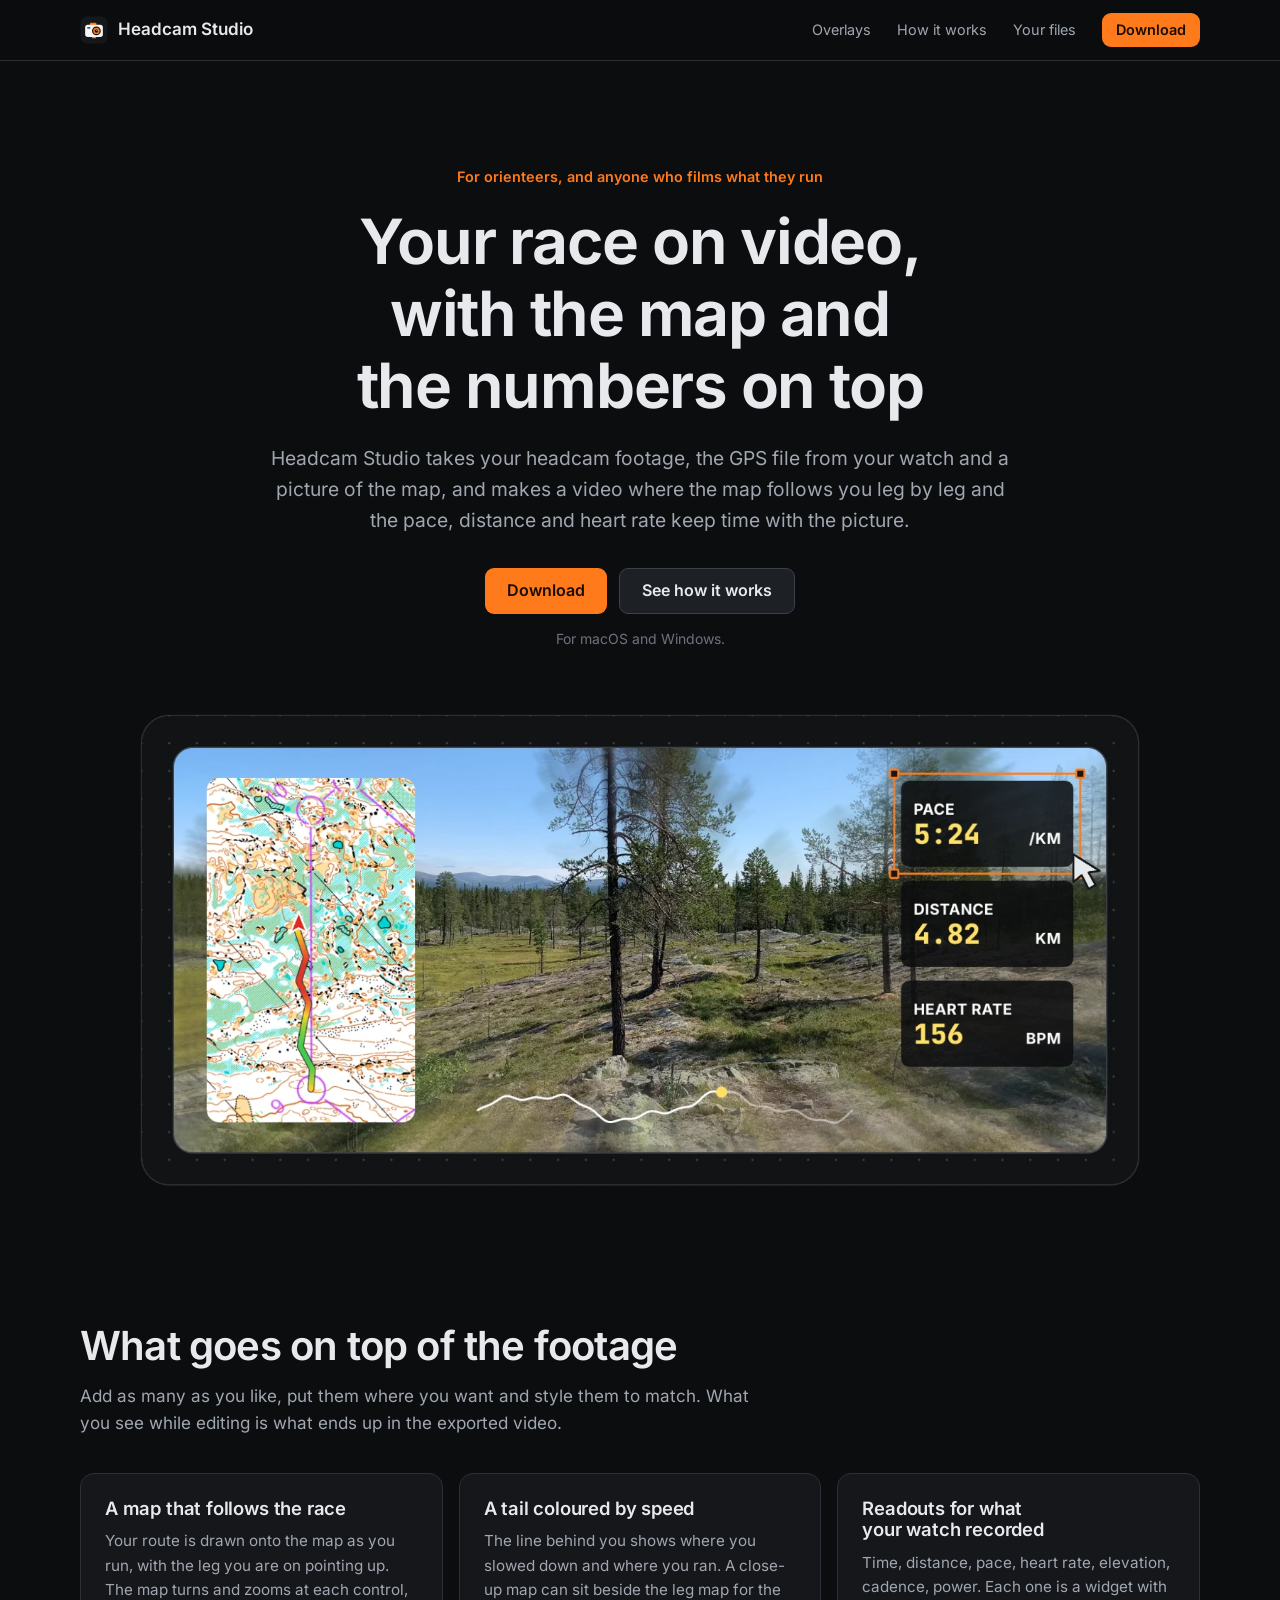
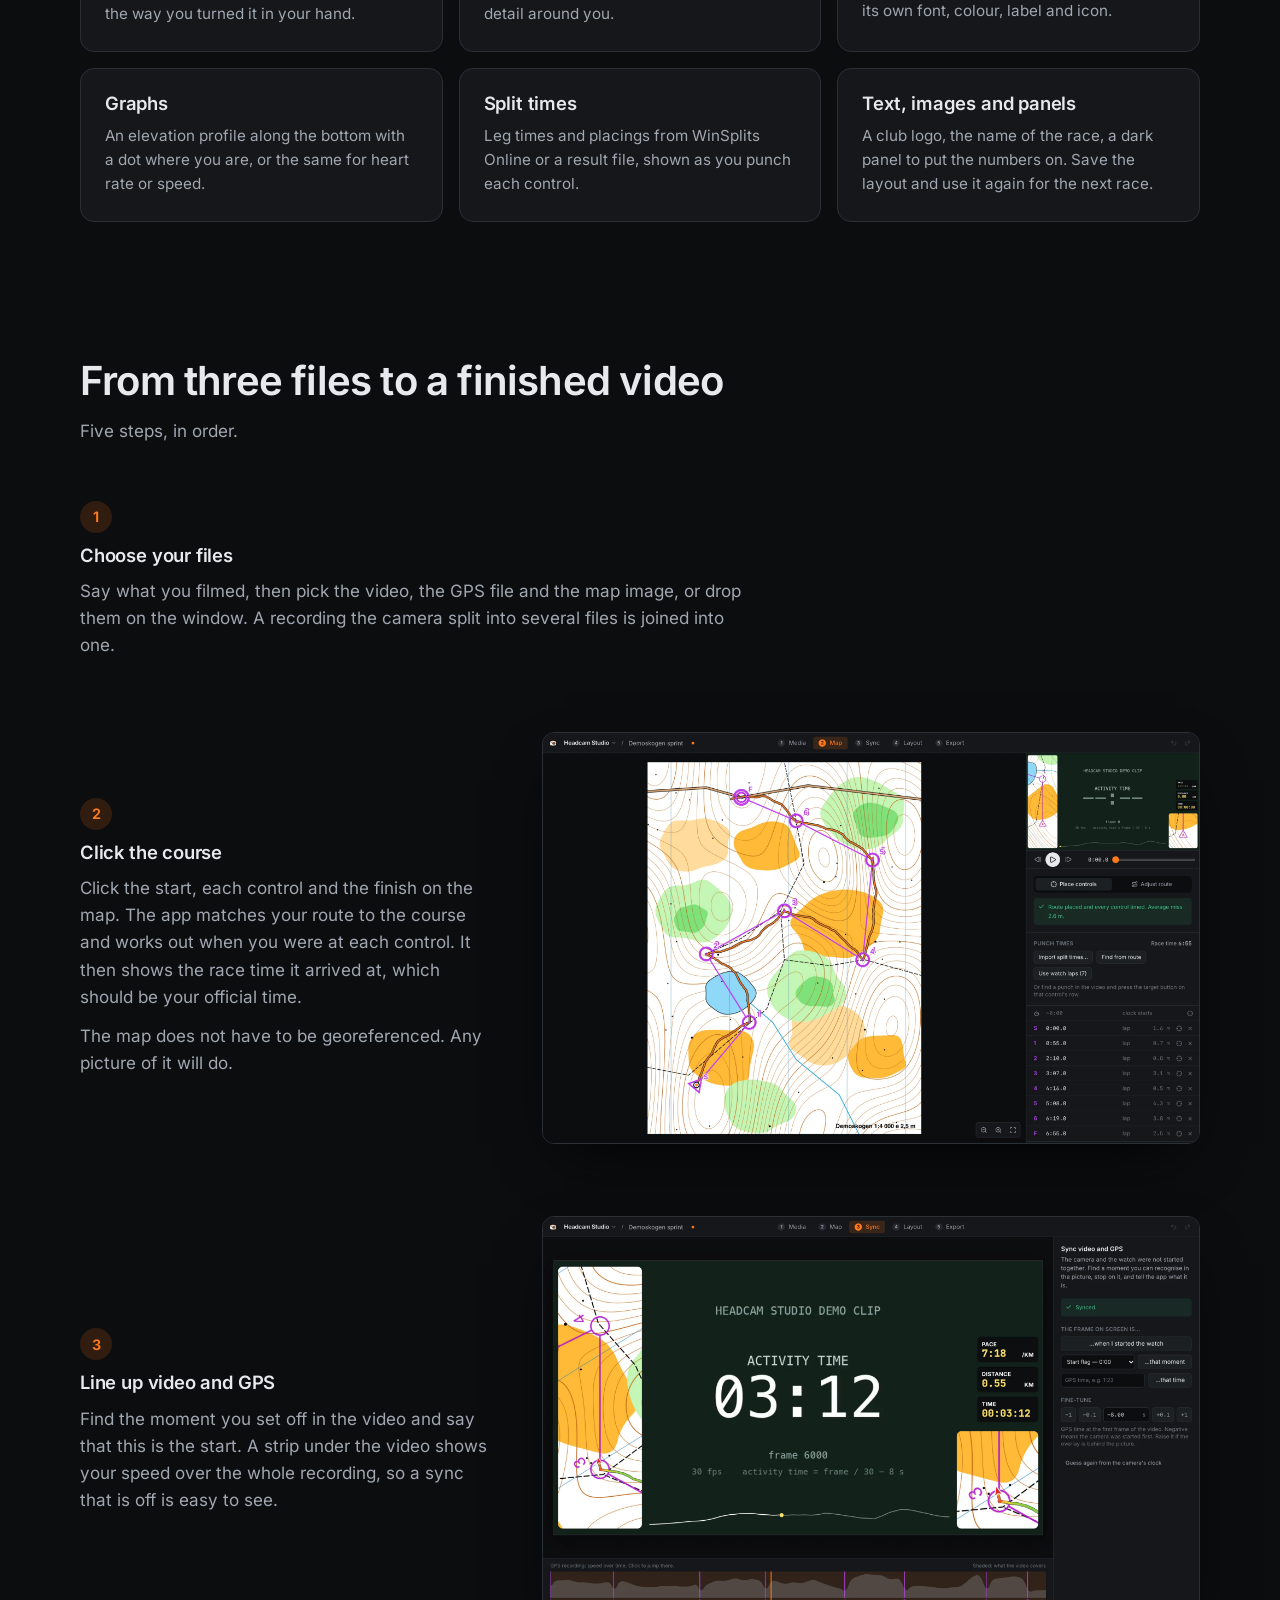
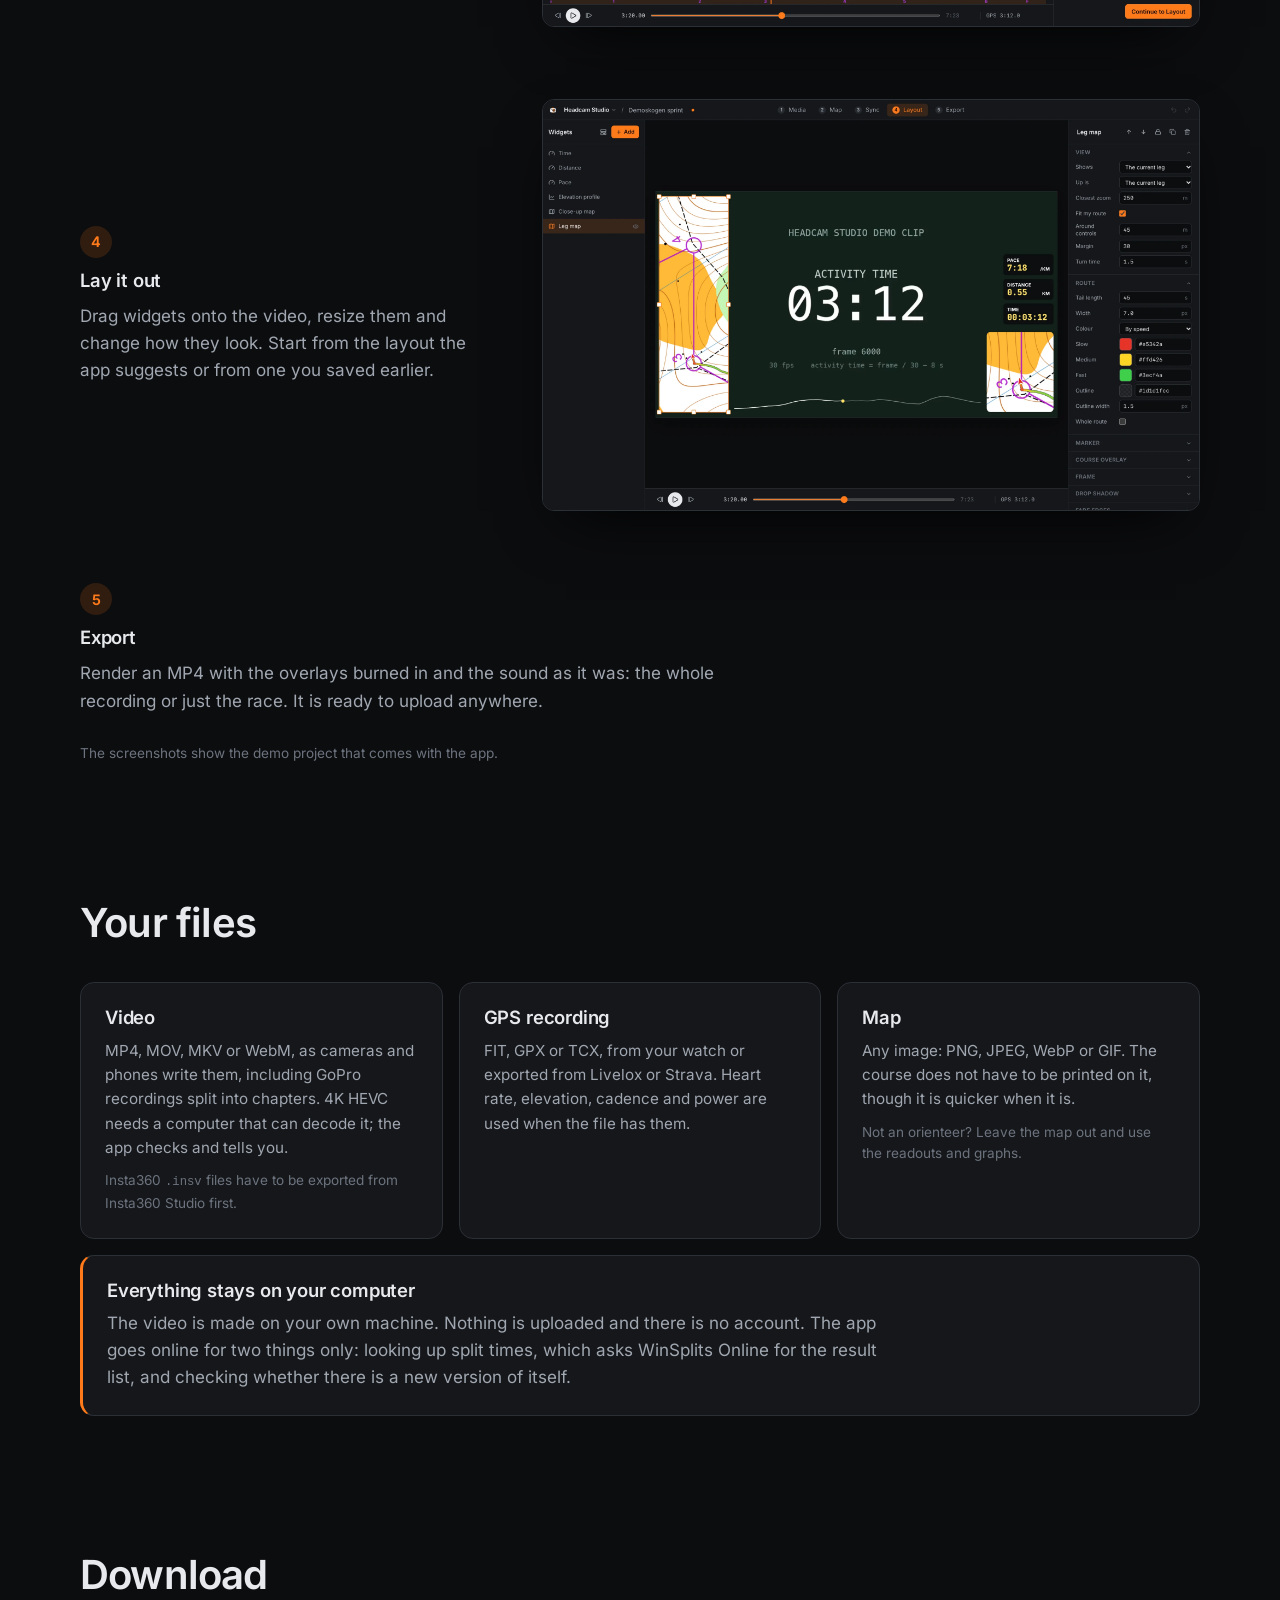
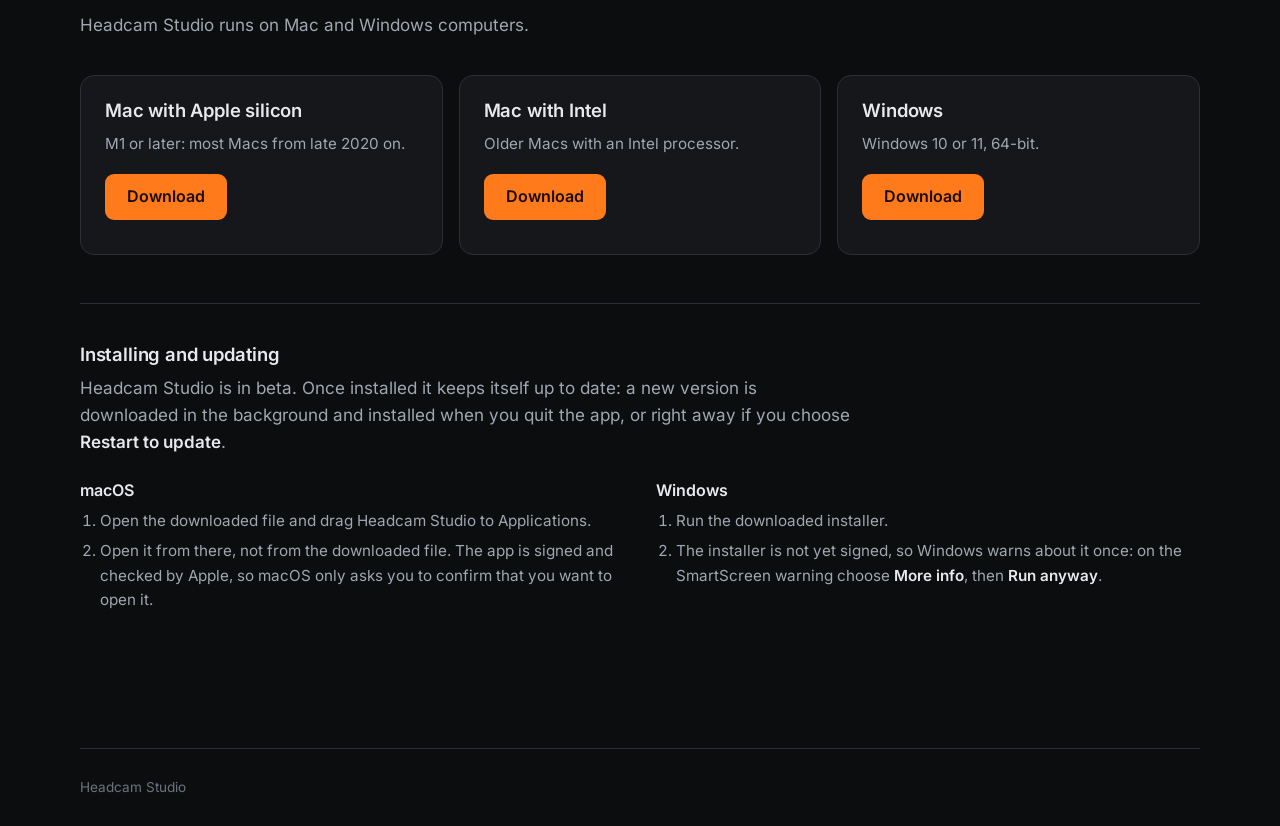
==== index.html @ ed4e1c4e "Add the landing page Co-Authored-By: Claude Opus 5.5 <noreply@anthropic.com>" ====
<!doctype html>
<html lang="en">
  <head>
    <meta charset="utf-8" />
    <meta name="viewport" content="width=device-width, initial-scale=1" />
    <title>Headcam Studio — your race on video, with the map and the numbers</title>
    <meta
      name="description"
      content="Headcam Studio turns headcam footage, a GPS recording and an orienteering map into a video with synced overlays: a map that follows the race leg by leg, pace, distance, heart rate and more. For macOS and Windows."
    />
    <meta property="og:title" content="Headcam Studio" />
    <meta
      property="og:description"
      content="Your headcam footage with the map, the route and the numbers on top. For macOS and Windows."
    />
    <meta property="og:type" content="website" />
    <meta property="og:image" content="assets/og.jpg" />
    <meta name="twitter:card" content="summary_large_image" />
    <meta name="theme-color" content="#0c0d0f" />
    <link rel="icon" href="assets/logo.svg" type="image/svg+xml" />
    <link rel="apple-touch-icon" href="assets/icon-180.png" />
    <link rel="preload" href="assets/inter.woff2" as="font" type="font/woff2" crossorigin />
    <link rel="stylesheet" href="styles.css" />
    <script src="main.js" defer></script>
  </head>
  <body>
    <header class="nav">
      <div class="wrap nav-inner">
        <a class="brand" href="#top">
          <img src="assets/logo.svg" alt="" width="28" height="28" />
          <span>Headcam Studio</span>
        </a>
        <nav aria-label="Sections">
          <a href="#overlays">Overlays</a>
          <a href="#how">How it works</a>
          <a href="#files">Your files</a>
          <a class="button small" href="#download">Download</a>
        </nav>
      </div>
    </header>

    <main id="top">
      <section class="hero wrap">
        <p class="eyebrow">For orienteers, and anyone who films what they run</p>
        <h1>Your race on video, with the map and the numbers on top</h1>
        <p class="lead">
          Headcam Studio takes your headcam footage, the GPS file from your watch and a picture of
          the map, and makes a video where the map follows you leg by leg and the pace, distance and
          heart rate keep time with the picture.
        </p>
        <div class="actions">
          <a class="button" id="hero-download" href="#download">Download</a>
          <a class="button ghost" href="#how">See how it works</a>
        </div>
        <p class="note" id="hero-note">For macOS and Windows.</p>
        <img
          class="hero-shot"
          src="assets/hero.webp"
          width="1408"
          height="666"
          alt="A headcam view of rocky forest with an orienteering map, pace, distance, heart rate and an elevation line laid over it"
        />
      </section>

      <section id="overlays" class="wrap section">
        <h2>What goes on top of the footage</h2>
        <p class="section-lead">
          Add as many as you like, put them where you want and style them to match. What you see
          while editing is what ends up in the exported video.
        </p>
        <div class="grid">
          <article class="card">
            <h3>A map that follows the race</h3>
            <p>
              Your route is drawn onto the map as you run, with the leg you are on pointing up. The
              map turns and zooms at each control, the way you turned it in your hand.
            </p>
          </article>
          <article class="card">
            <h3>A tail coloured by speed</h3>
            <p>
              The line behind you shows where you slowed down and where you ran. A close-up map can
              sit beside the leg map for the detail around you.
            </p>
          </article>
          <article class="card">
            <h3>Readouts for what your watch recorded</h3>
            <p>
              Time, distance, pace, heart rate, elevation, cadence, power. Each one is a widget with
              its own font, colour, label and icon.
            </p>
          </article>
          <article class="card">
            <h3>Graphs</h3>
            <p>
              An elevation profile along the bottom with a dot where you are, or the same for heart
              rate or speed.
            </p>
          </article>
          <article class="card">
            <h3>Split times</h3>
            <p>
              Leg times and placings from WinSplits Online or a result file, shown as you punch each
              control.
            </p>
          </article>
          <article class="card">
            <h3>Text, images and panels</h3>
            <p>
              A club logo, the name of the race, a dark panel to put the numbers on. Save the layout
              and use it again for the next race.
            </p>
          </article>
        </div>
      </section>

      <section id="how" class="wrap section">
        <h2>From three files to a finished video</h2>
        <p class="section-lead">Five steps, in order.</p>

        <ol class="steps">
          <li class="step text-only">
            <div class="step-text">
              <span class="step-number">1</span>
              <h3>Choose your files</h3>
              <p>
                Say what you filmed, then pick the video, the GPS file and the map image, or drop
                them on the window. A recording the camera split into several files is joined into
                one.
              </p>
            </div>
          </li>
          <li class="step">
            <div class="step-text">
              <span class="step-number">2</span>
              <h3>Click the course</h3>
              <p>
                Click the start, each control and the finish on the map. The app matches your route
                to the course and works out when you were at each control. It then shows the race
                time it arrived at, which should be your official time.
              </p>
              <p>The map does not have to be georeferenced. Any picture of it will do.</p>
            </div>
            <img
              src="assets/step-map.webp"
              width="2400"
              height="1500"
              loading="lazy"
              alt="The Map step: an orienteering map with the course clicked in and the route laid over it"
            />
          </li>
          <li class="step">
            <div class="step-text">
              <span class="step-number">3</span>
              <h3>Line up video and GPS</h3>
              <p>
                Find the moment you set off in the video and say that this is the start. A strip
                under the video shows your speed over the whole recording, so a sync that is off is
                easy to see.
              </p>
            </div>
            <img
              src="assets/step-sync.webp"
              width="2400"
              height="1500"
              loading="lazy"
              alt="The Sync step: the video with overlays, and a strip showing speed over the whole recording"
            />
          </li>
          <li class="step">
            <div class="step-text">
              <span class="step-number">4</span>
              <h3>Lay it out</h3>
              <p>
                Drag widgets onto the video, resize them and change how they look. Start from the
                layout the app suggests or from one you saved earlier.
              </p>
            </div>
            <img
              src="assets/step-layout.webp"
              width="2400"
              height="1500"
              loading="lazy"
              alt="The Layout step: a leg map selected on the video, with its settings in a panel on the right"
            />
          </li>
          <li class="step text-only">
            <div class="step-text">
              <span class="step-number">5</span>
              <h3>Export</h3>
              <p>
                Render an MP4 with the overlays burned in and the sound as it was: the whole
                recording or just the race. It is ready to upload anywhere.
              </p>
            </div>
          </li>
        </ol>
        <p class="caption">The screenshots show the demo project that comes with the app.</p>
      </section>

      <section id="files" class="wrap section">
        <h2>Your files</h2>
        <div class="grid">
          <article class="card">
            <h3>Video</h3>
            <p>
              MP4, MOV, MKV or WebM, as cameras and phones write them, including GoPro recordings
              split into chapters. 4K HEVC needs a computer that can decode it; the app checks and
              tells you.
            </p>
            <p class="fine">
              Insta360 <code>.insv</code> files have to be exported from Insta360 Studio first.
            </p>
          </article>
          <article class="card">
            <h3>GPS recording</h3>
            <p>
              FIT, GPX or TCX, from your watch or exported from Livelox or Strava. Heart rate,
              elevation, cadence and power are used when the file has them.
            </p>
          </article>
          <article class="card">
            <h3>Map</h3>
            <p>
              Any image: PNG, JPEG, WebP or GIF. The course does not have to be printed on it,
              though it is quicker when it is.
            </p>
            <p class="fine">Not an orienteer? Leave the map out and use the readouts and graphs.</p>
          </article>
        </div>
        <div class="callout">
          <h3>Everything stays on your computer</h3>
          <p>
            The video is made on your own machine. Nothing is uploaded and there is no account.
            The app goes online for two things only: looking up split times, which asks WinSplits
            Online for the result list, and checking whether there is a new version of itself.
          </p>
        </div>
      </section>

      <section id="download" class="wrap section">
        <h2>Download</h2>
        <p class="section-lead" id="download-lead">Headcam Studio runs on Mac and Windows computers.</p>

        <div class="grid downloads" id="downloads">
          <article class="card download" data-platform="mac-arm64">
            <h3>Mac with Apple silicon</h3>
            <p>M1 or later: most Macs from late 2020 on.</p>
            <a class="button" href="https://github.com/ludvigeriksson/headcam-studio-releases/releases/latest">Download</a>
            <p class="fine size"></p>
          </article>
          <article class="card download" data-platform="mac-x64">
            <h3>Mac with Intel</h3>
            <p>Older Macs with an Intel processor.</p>
            <a class="button" href="https://github.com/ludvigeriksson/headcam-studio-releases/releases/latest">Download</a>
            <p class="fine size"></p>
          </article>
          <article class="card download" data-platform="win-x64">
            <h3>Windows</h3>
            <p>Windows 10 or 11, 64-bit.</p>
            <a class="button" href="https://github.com/ludvigeriksson/headcam-studio-releases/releases/latest">Download</a>
            <p class="fine size"></p>
          </article>
        </div>
        <p class="note" id="which-mac" hidden>
          Not sure which Mac you have? Choose the Apple menu → About This Mac and look for “Chip”
          (Apple silicon) or “Processor” (Intel).
        </p>

        <div class="first-run">
          <h3>Installing and updating</h3>
          <p>
            Headcam Studio is in beta. Once installed it keeps itself up to date: a new version is
            downloaded in the background and installed when you quit the app, or right away if you
            choose <b>Restart to update</b>.
          </p>
          <div class="grid two">
            <div>
              <h4>macOS</h4>
              <ol>
                <li>Open the downloaded file and drag Headcam Studio to Applications.</li>
                <li>
                  Open it from there, not from the downloaded file. The app is signed and checked
                  by Apple, so macOS only asks you to confirm that you want to open it.
                </li>
              </ol>
            </div>
            <div>
              <h4>Windows</h4>
              <ol>
                <li>Run the downloaded installer.</li>
                <li>
                  The installer is not yet signed, so Windows warns about it once: on the
                  SmartScreen warning choose <b>More info</b>, then <b>Run anyway</b>.
                </li>
              </ol>
            </div>
          </div>
        </div>
      </section>
    </main>

    <footer class="wrap footer">
      <span>Headcam Studio</span>
      <span id="footer-version"></span>
    </footer>
  </body>
</html>
---- styles.css ----
/* Colours and type follow the app (src/index.css there). */
@font-face {
  font-family: "Inter Variable";
  font-style: normal;
  font-weight: 100 900;
  font-display: swap;
  src: url("assets/inter.woff2") format("woff2-variations");
}

:root {
  --canvas: #0c0d0f;
  --panel: #15171a;
  --raised: #1d2024;
  --hover: #262a30;
  --line: #2b2f36;
  --line-strong: #3b414a;
  --ink: #e7e9ec;
  --ink-muted: #a0a7b1;
  --ink-faint: #6c737e;
  --accent: #ff7a1a;
  --accent-hover: #ff9140;
  --accent-ink: #1a0d02;
  --accent-soft: #ff7a1a26;
  color-scheme: dark;
}

* {
  box-sizing: border-box;
}

html {
  scroll-behavior: smooth;
  scroll-padding-top: 76px;
}

body {
  margin: 0;
  background: var(--canvas);
  color: var(--ink);
  font-family: "Inter Variable", ui-sans-serif, system-ui, sans-serif;
  font-size: 17px;
  line-height: 1.6;
  -webkit-font-smoothing: antialiased;
}

img {
  display: block;
  max-width: 100%;
  height: auto;
}

a {
  color: inherit;
}

:focus-visible {
  outline: 2px solid var(--accent);
  outline-offset: 2px;
}

h1,
h2,
h3,
h4 {
  margin: 0;
  line-height: 1.15;
  letter-spacing: -0.02em;
  text-wrap: balance;
}

h1 {
  font-size: clamp(2.2rem, 5.6vw, 3.9rem);
  font-weight: 650;
  max-width: 17ch;
}

h2 {
  font-size: clamp(1.7rem, 3.6vw, 2.5rem);
  font-weight: 620;
}

h3 {
  font-size: 1.15rem;
  font-weight: 600;
  letter-spacing: -0.01em;
}

h4 {
  font-size: 1rem;
  font-weight: 600;
  letter-spacing: 0;
}

p {
  margin: 0;
}

code {
  font-family: ui-monospace, "SF Mono", "Cascadia Mono", Menlo, Consolas, monospace;
  font-size: 0.9em;
}

.wrap {
  width: min(1120px, 100% - 40px);
  margin-inline: auto;
}

/* Top bar */

.nav {
  position: sticky;
  top: 0;
  z-index: 10;
  background: color-mix(in srgb, var(--canvas) 82%, transparent);
  backdrop-filter: blur(12px);
  border-bottom: 1px solid var(--line);
}

.nav-inner {
  display: flex;
  align-items: center;
  justify-content: space-between;
  height: 60px;
}

.brand {
  display: flex;
  align-items: center;
  gap: 10px;
  font-weight: 600;
  text-decoration: none;
  white-space: nowrap;
}

.nav nav {
  display: flex;
  align-items: center;
  gap: 26px;
  font-size: 0.9rem;
}

.nav nav a:not(.button) {
  color: var(--ink-muted);
  text-decoration: none;
}

.nav nav a:not(.button):hover {
  color: var(--ink);
}

/* Buttons */

.button {
  display: inline-flex;
  align-items: center;
  justify-content: center;
  height: 46px;
  padding: 0 22px;
  border-radius: 9px;
  background: var(--accent);
  color: var(--accent-ink);
  font-weight: 600;
  font-size: 1rem;
  text-decoration: none;
  white-space: nowrap;
  transition: background-color 0.15s;
}

.button:hover {
  background: var(--accent-hover);
}

.button.ghost {
  background: var(--raised);
  color: var(--ink);
  border: 1px solid var(--line-strong);
}

.button.ghost:hover {
  background: var(--hover);
}

.button.small {
  height: 34px;
  padding: 0 14px;
  font-size: 0.9rem;
}

/* Hero */

.hero {
  display: flex;
  flex-direction: column;
  align-items: center;
  text-align: center;
  padding-top: clamp(48px, 9vw, 104px);
}

.eyebrow {
  margin-bottom: 18px;
  color: var(--accent);
  font-size: 0.9rem;
  font-weight: 600;
}

.lead {
  max-width: 62ch;
  margin-top: 22px;
  color: var(--ink-muted);
  font-size: clamp(1.05rem, 1.6vw, 1.2rem);
  text-wrap: pretty;
}

.actions {
  display: flex;
  flex-wrap: wrap;
  justify-content: center;
  gap: 12px;
  margin-top: 32px;
}

.note {
  margin-top: 14px;
  color: var(--ink-faint);
  font-size: 0.875rem;
}

.hero-shot {
  width: 100%;
  max-width: 1000px;
  margin-top: clamp(36px, 6vw, 64px);
}

/* Sections */

.section {
  padding-top: clamp(72px, 11vw, 136px);
}

.section-lead {
  max-width: 62ch;
  margin-top: 14px;
  color: var(--ink-muted);
  text-wrap: pretty;
}

.grid {
  display: grid;
  grid-template-columns: repeat(3, 1fr);
  gap: 16px;
  margin-top: 36px;
}

.grid.two {
  grid-template-columns: repeat(2, 1fr);
  gap: 32px;
  margin-top: 24px;
}

.card {
  display: flex;
  flex-direction: column;
  gap: 10px;
  padding: 24px;
  border: 1px solid var(--line);
  border-radius: 14px;
  background: var(--panel);
}

.card p {
  color: var(--ink-muted);
  font-size: 0.95rem;
}

.fine,
.card p.fine {
  color: var(--ink-faint);
  font-size: 0.85rem;
}

.callout {
  margin-top: 16px;
  padding: 24px;
  border: 1px solid var(--line);
  border-left: 3px solid var(--accent);
  border-radius: 14px;
  background: var(--panel);
  color: var(--ink-muted);
}

.callout h3 {
  margin-bottom: 8px;
  color: var(--ink);
}

.callout p {
  max-width: 70ch;
}

/* Steps */

.steps {
  display: flex;
  flex-direction: column;
  gap: clamp(40px, 6vw, 72px);
  margin: clamp(36px, 5vw, 56px) 0 0;
  padding: 0;
  list-style: none;
}

.step {
  display: grid;
  grid-template-columns: minmax(0, 5fr) minmax(0, 8fr);
  gap: clamp(24px, 4vw, 56px);
  align-items: center;
}

.step.text-only {
  grid-template-columns: minmax(0, 62ch);
}

.step-text {
  display: flex;
  flex-direction: column;
  align-items: flex-start;
  gap: 12px;
}

.step-text p {
  color: var(--ink-muted);
}

.step-number {
  display: grid;
  place-items: center;
  width: 32px;
  height: 32px;
  border-radius: 50%;
  background: var(--accent-soft);
  color: var(--accent);
  font-size: 0.9rem;
  font-weight: 650;
}

.step img {
  border: 1px solid var(--line);
  border-radius: 12px;
  box-shadow: 0 24px 60px -24px #000;
}

.caption {
  margin-top: 28px;
  color: var(--ink-faint);
  font-size: 0.85rem;
}

/* Download */

.download .button {
  align-self: flex-start;
  margin-top: 8px;
}

.download.suggested {
  border-color: var(--accent);
  box-shadow: 0 0 0 3px var(--accent-soft);
}

.downloads.plain .download {
  border-color: var(--line);
  box-shadow: none;
}

.download:not(.suggested) .button {
  background: var(--raised);
  color: var(--ink);
  border: 1px solid var(--line-strong);
}

.download:not(.suggested) .button:hover {
  background: var(--hover);
}

.first-run {
  margin-top: 48px;
  padding-top: 40px;
  border-top: 1px solid var(--line);
}

.first-run > p {
  max-width: 70ch;
  margin-top: 10px;
  color: var(--ink-muted);
}

.first-run ol {
  margin: 10px 0 0;
  padding-left: 1.3em;
  color: var(--ink-muted);
  font-size: 0.95rem;
}

.first-run li + li {
  margin-top: 6px;
}

.first-run b {
  color: var(--ink);
  font-weight: 600;
}

/* Footer */

.footer {
  display: flex;
  justify-content: space-between;
  gap: 16px;
  margin-top: clamp(72px, 11vw, 136px);
  padding-block: 28px;
  border-top: 1px solid var(--line);
  color: var(--ink-faint);
  font-size: 0.85rem;
}

[hidden] {
  display: none !important;
}

@media (max-width: 860px) {
  .grid,
  .grid.two {
    grid-template-columns: 1fr;
  }

  .step {
    grid-template-columns: 1fr;
  }

  .nav nav a:not(.button) {
    display: none;
  }
}

@media (prefers-reduced-motion: reduce) {
  html {
    scroll-behavior: auto;
  }
}
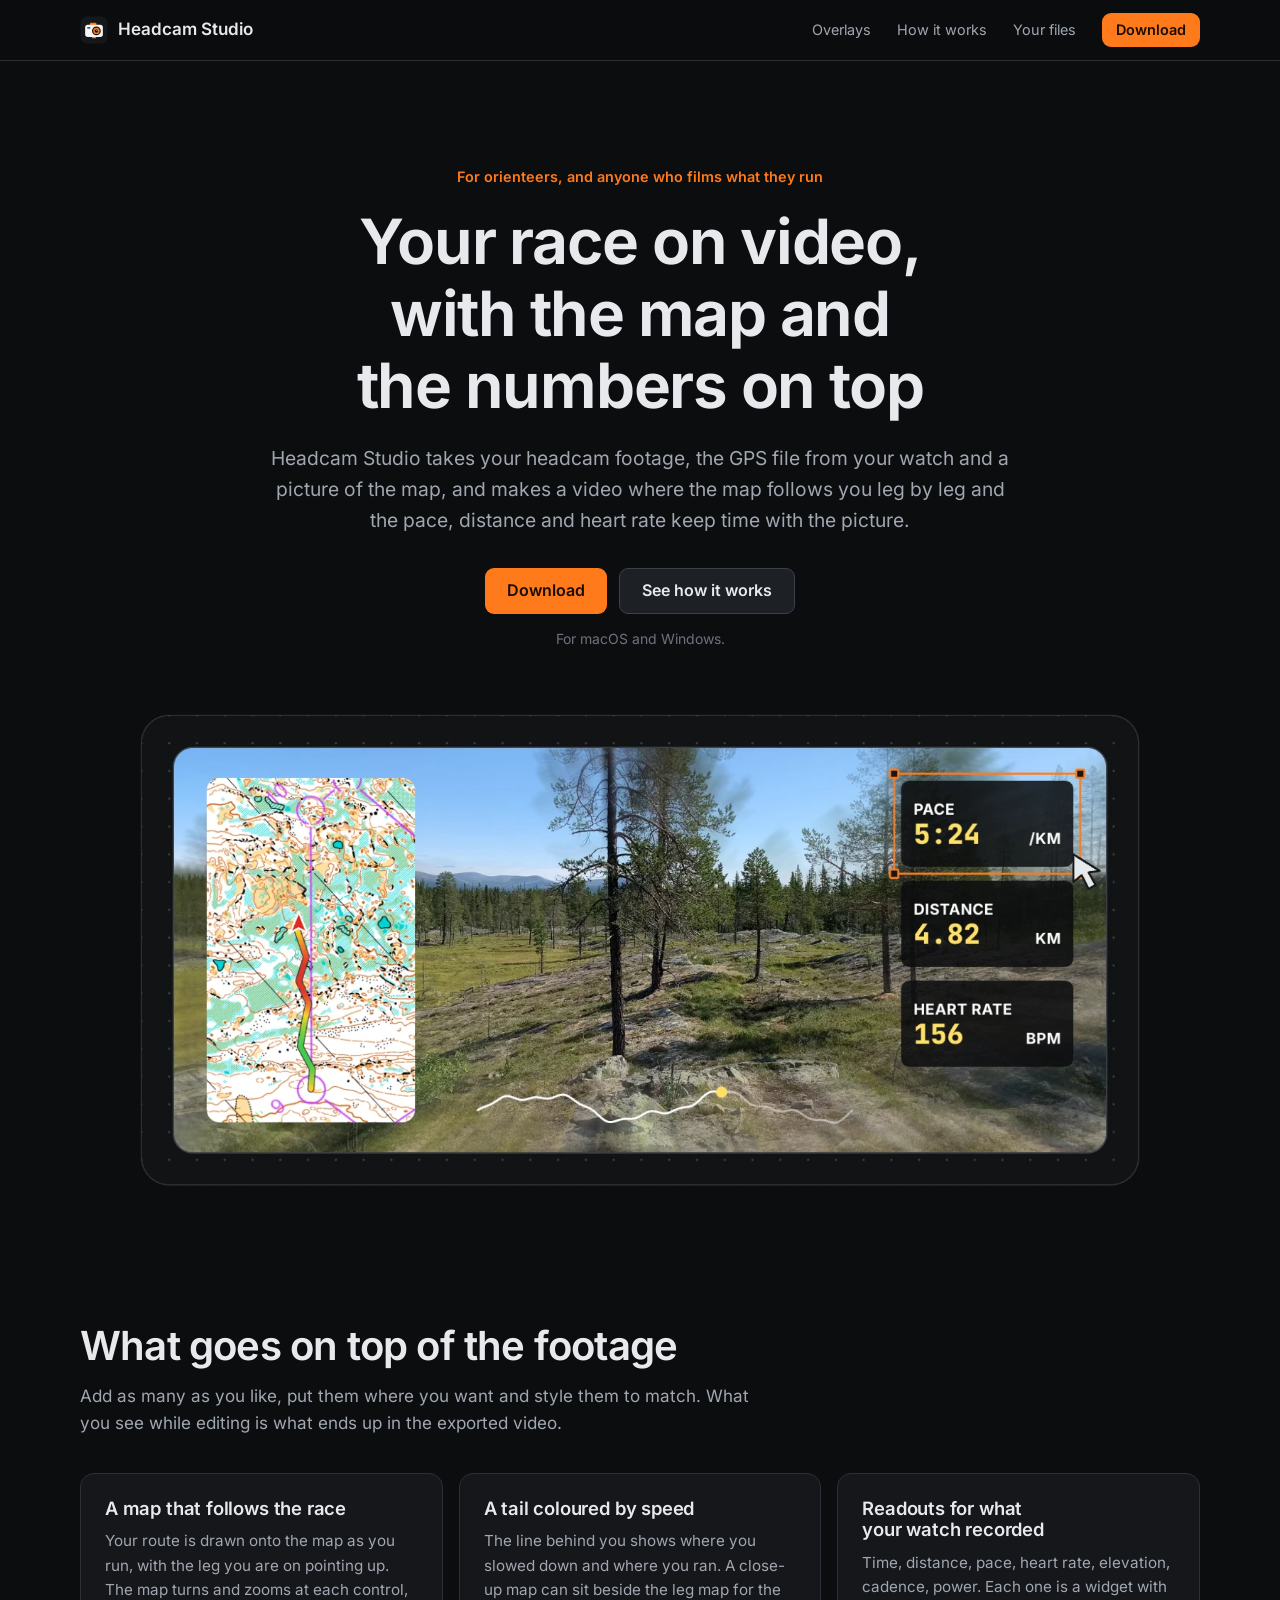
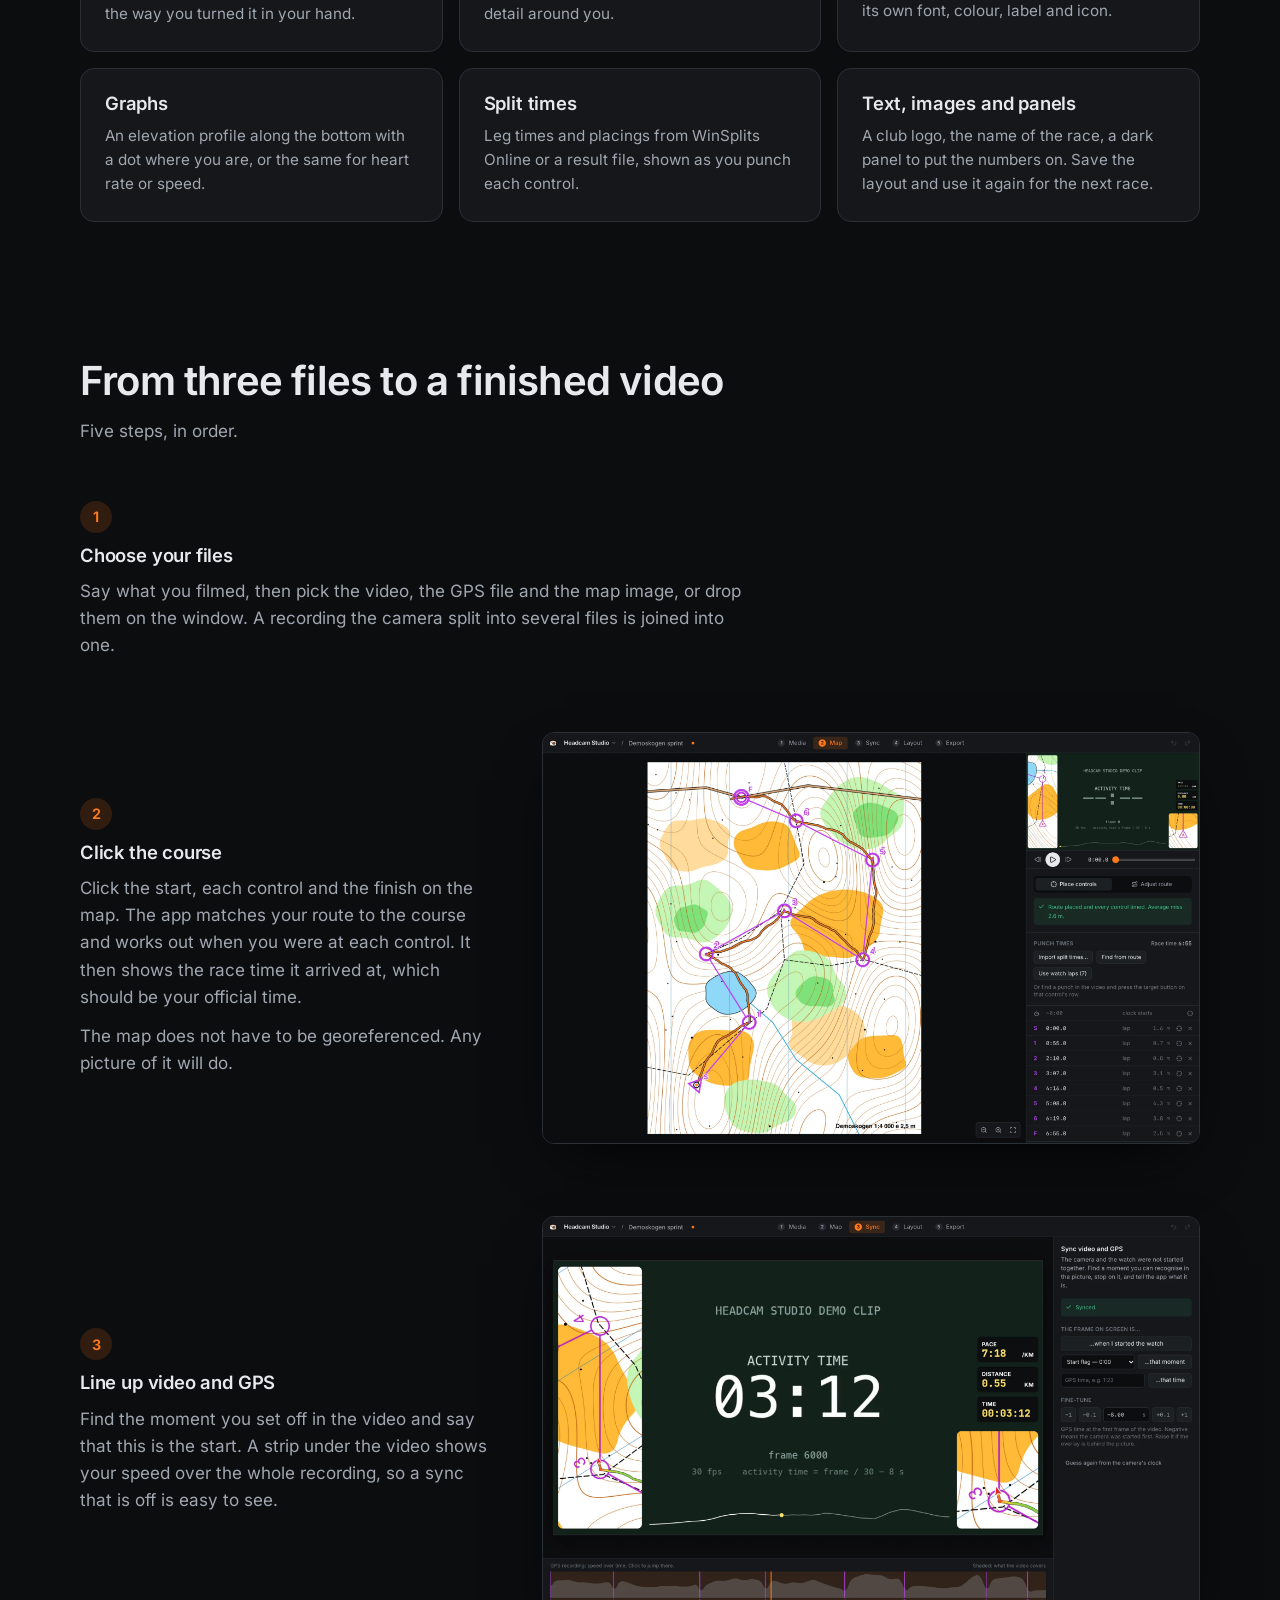
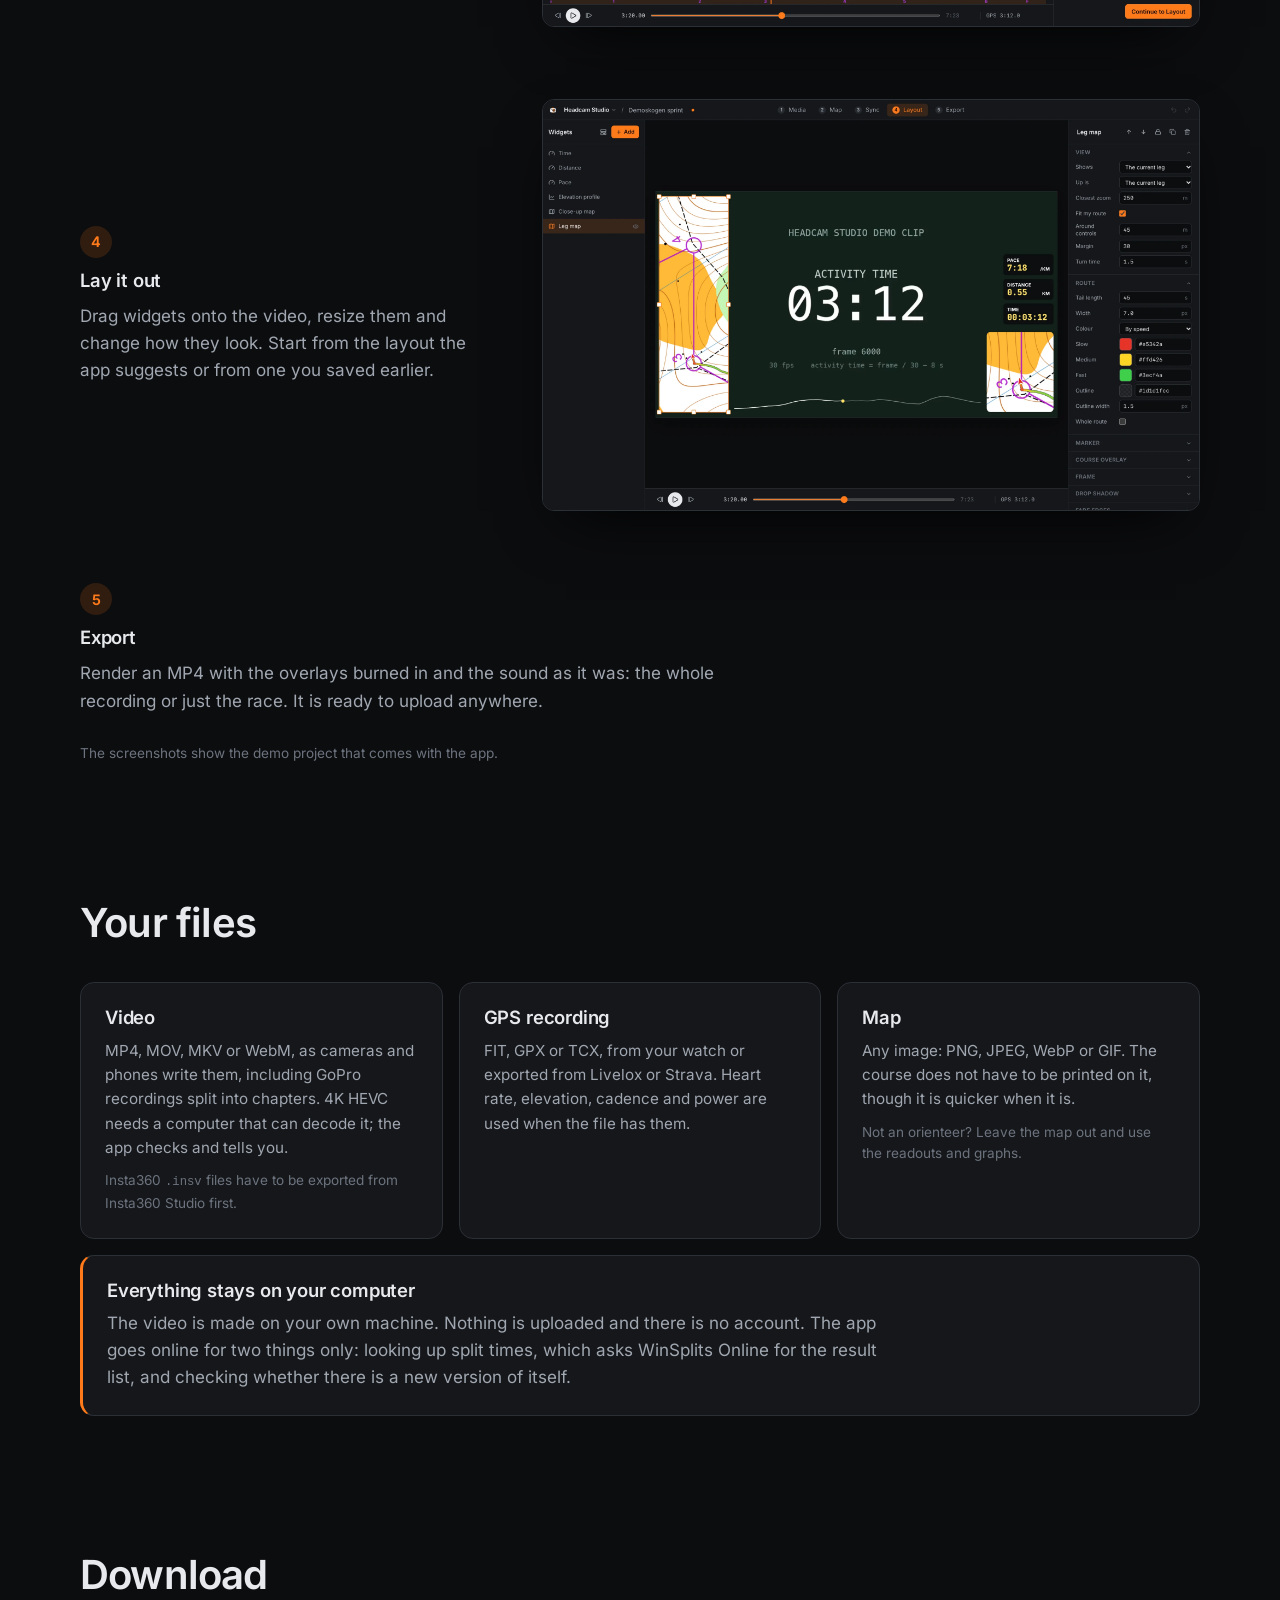
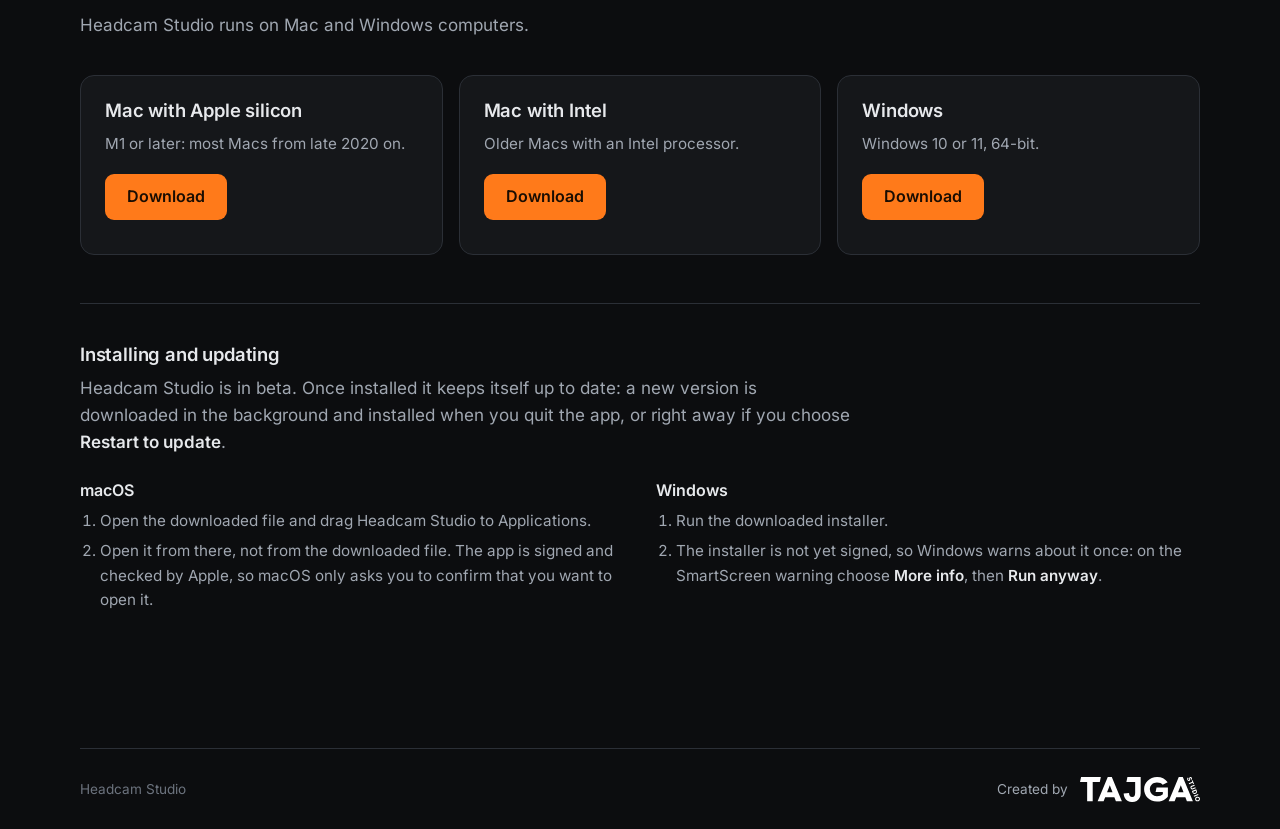
==== commit 42eed9a9: "feat: add Tajga Studio attribution" ====
--- a/index.html
+++ b/index.html
@@ -3,6 +3,7 @@
   <head>
     <meta charset="utf-8" />
     <meta name="viewport" content="width=device-width, initial-scale=1" />
+    <meta name="author" content="Tajga Studio" />
     <title>Headcam Studio — your race on video, with the map and the numbers</title>
     <meta
       name="description"
@@ -301,8 +302,14 @@
     </main>
 
     <footer class="wrap footer">
-      <span>Headcam Studio</span>
-      <span id="footer-version"></span>
+      <div class="footer-product">
+        <span>Headcam Studio</span>
+        <span id="footer-version"></span>
+      </div>
+      <a class="creator-credit" href="https://tajgastudio.com/">
+        <span>Created by</span>
+        <img src="assets/tajga-logo-white.svg" alt="Tajga Studio" width="120" height="25" />
+      </a>
     </footer>
   </body>
 </html>
--- a/styles.css
+++ b/styles.css
@@ -413,6 +413,8 @@
 
 .footer {
   display: flex;
+  flex-wrap: wrap;
+  align-items: center;
   justify-content: space-between;
   gap: 16px;
   margin-top: clamp(72px, 11vw, 136px);
@@ -422,6 +424,32 @@
   font-size: 0.85rem;
 }
 
+.footer-product {
+  display: flex;
+  flex-direction: column;
+  gap: 4px;
+}
+
+#footer-version:empty {
+  display: none;
+}
+
+.creator-credit {
+  display: inline-flex;
+  align-items: center;
+  gap: 12px;
+  color: var(--ink-muted);
+  text-decoration: none;
+}
+
+.creator-credit:hover {
+  color: var(--ink);
+}
+
+.creator-credit img {
+  width: 120px;
+}
+
 [hidden] {
   display: none !important;
 }
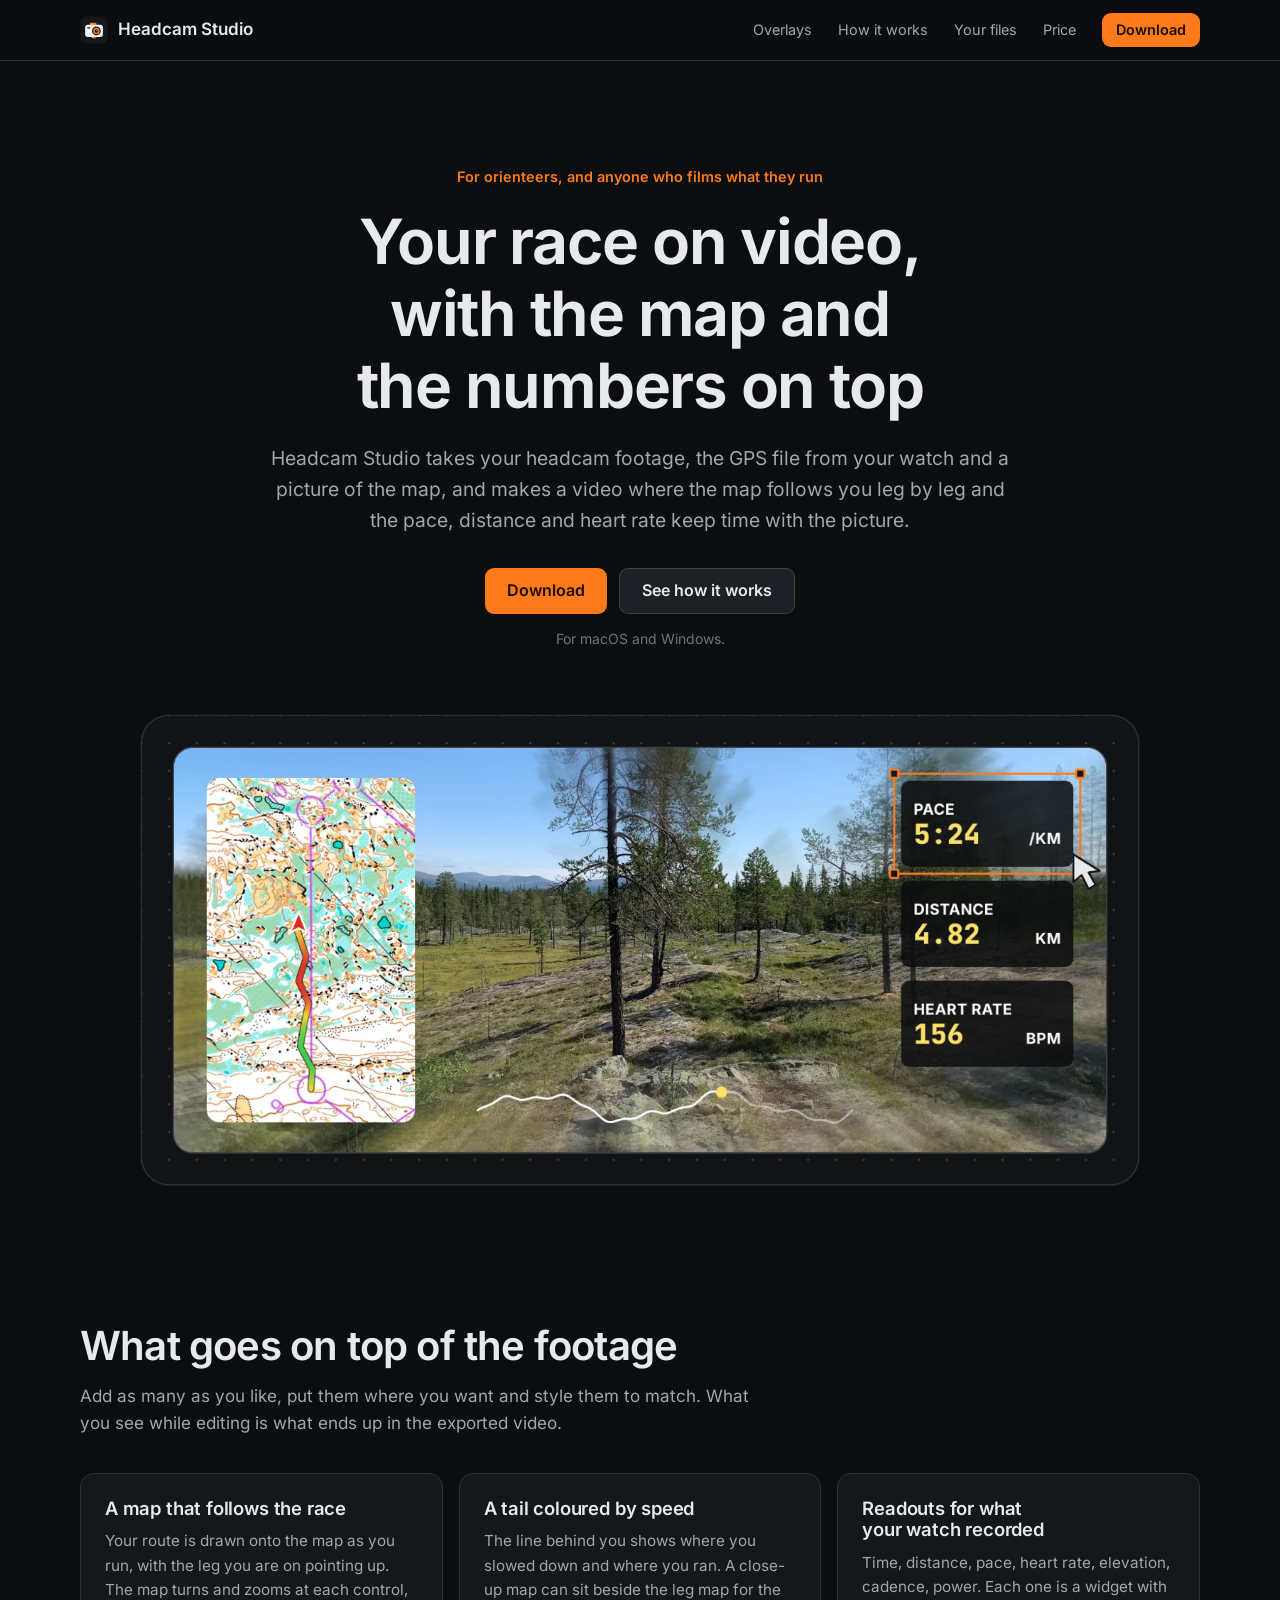
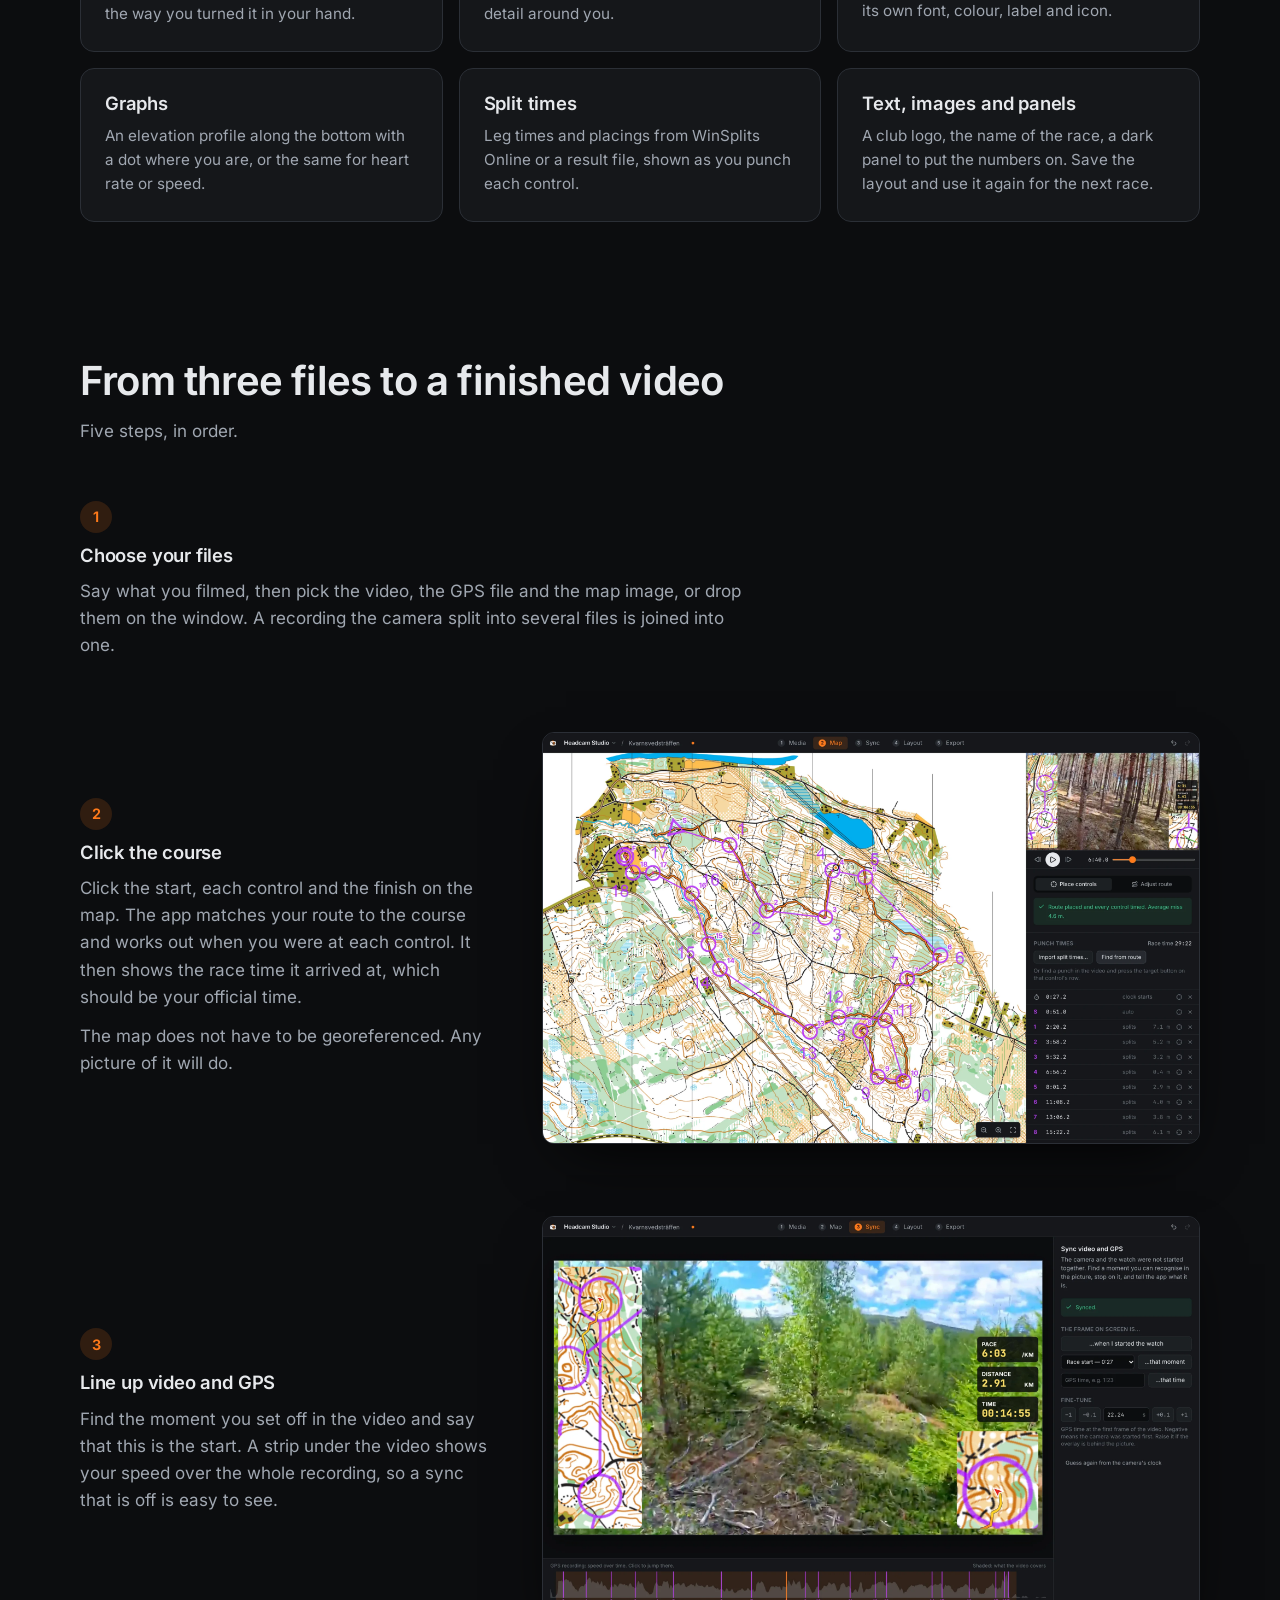
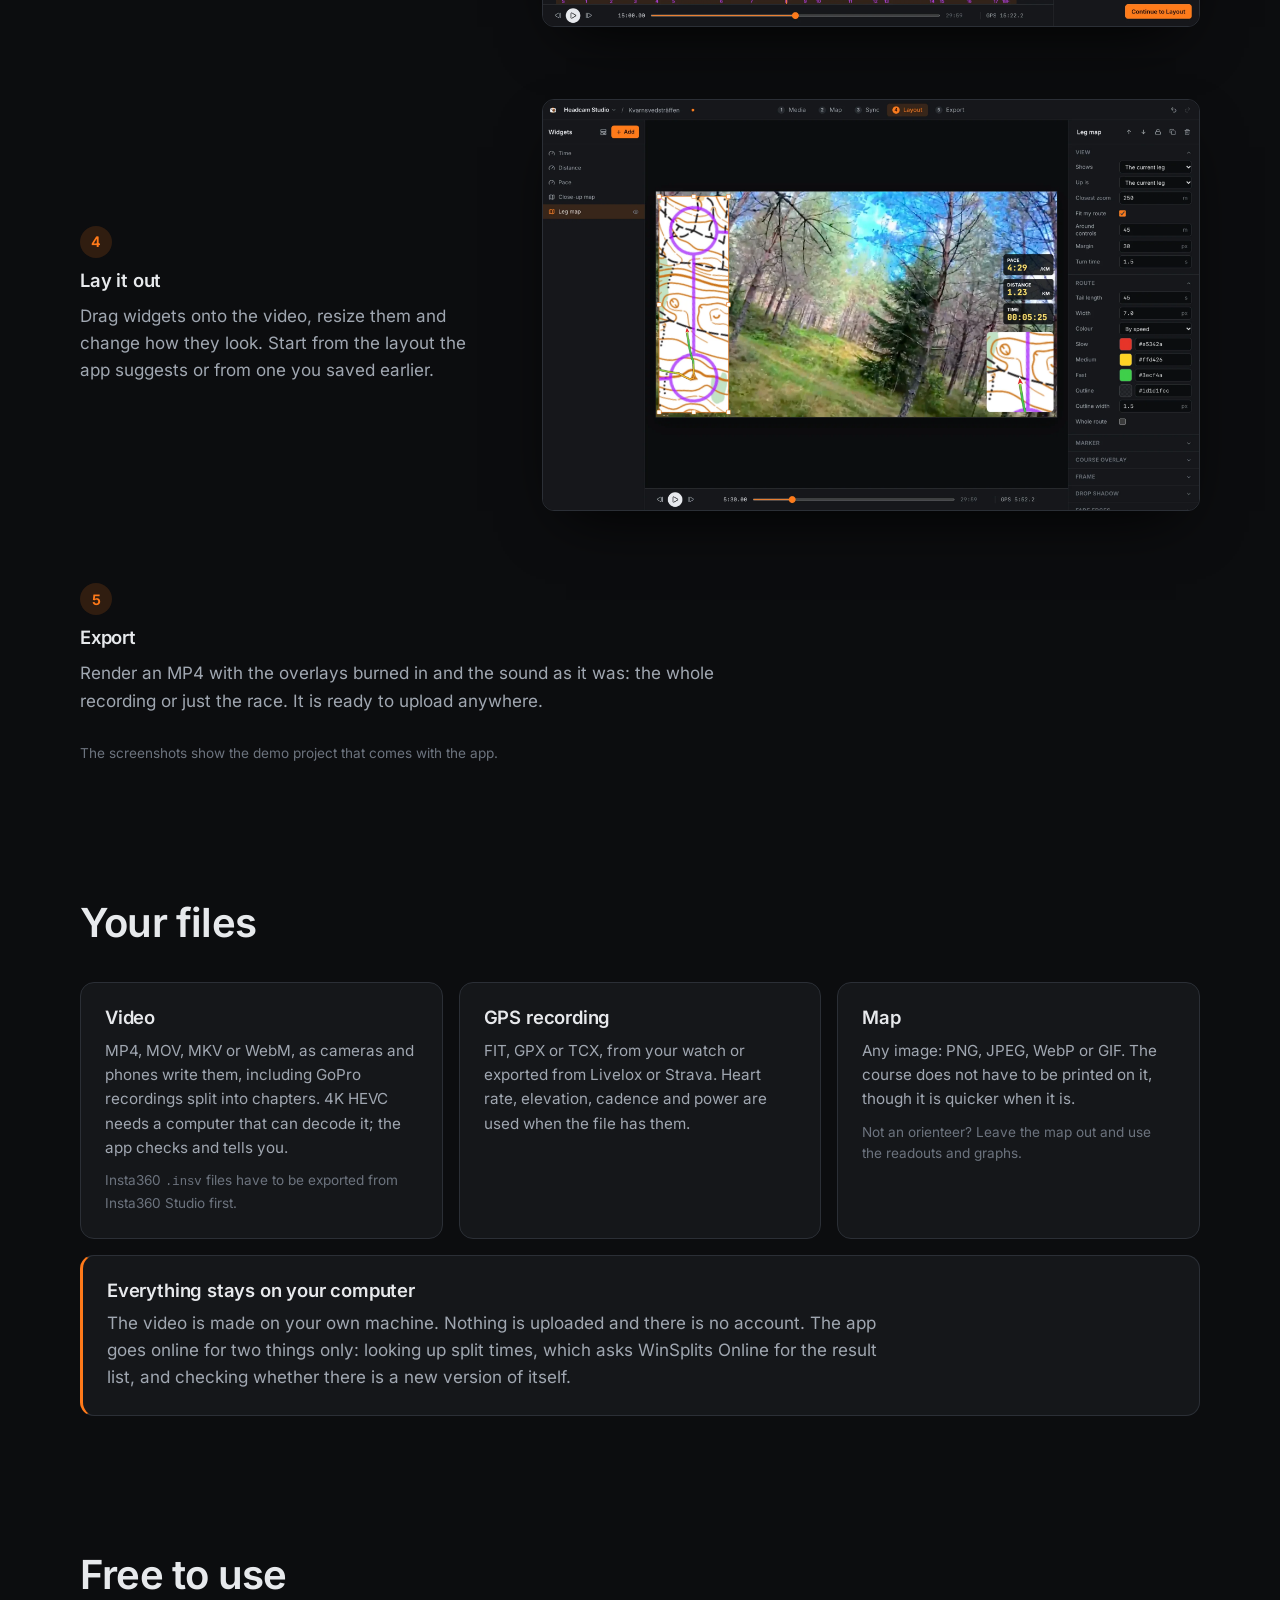
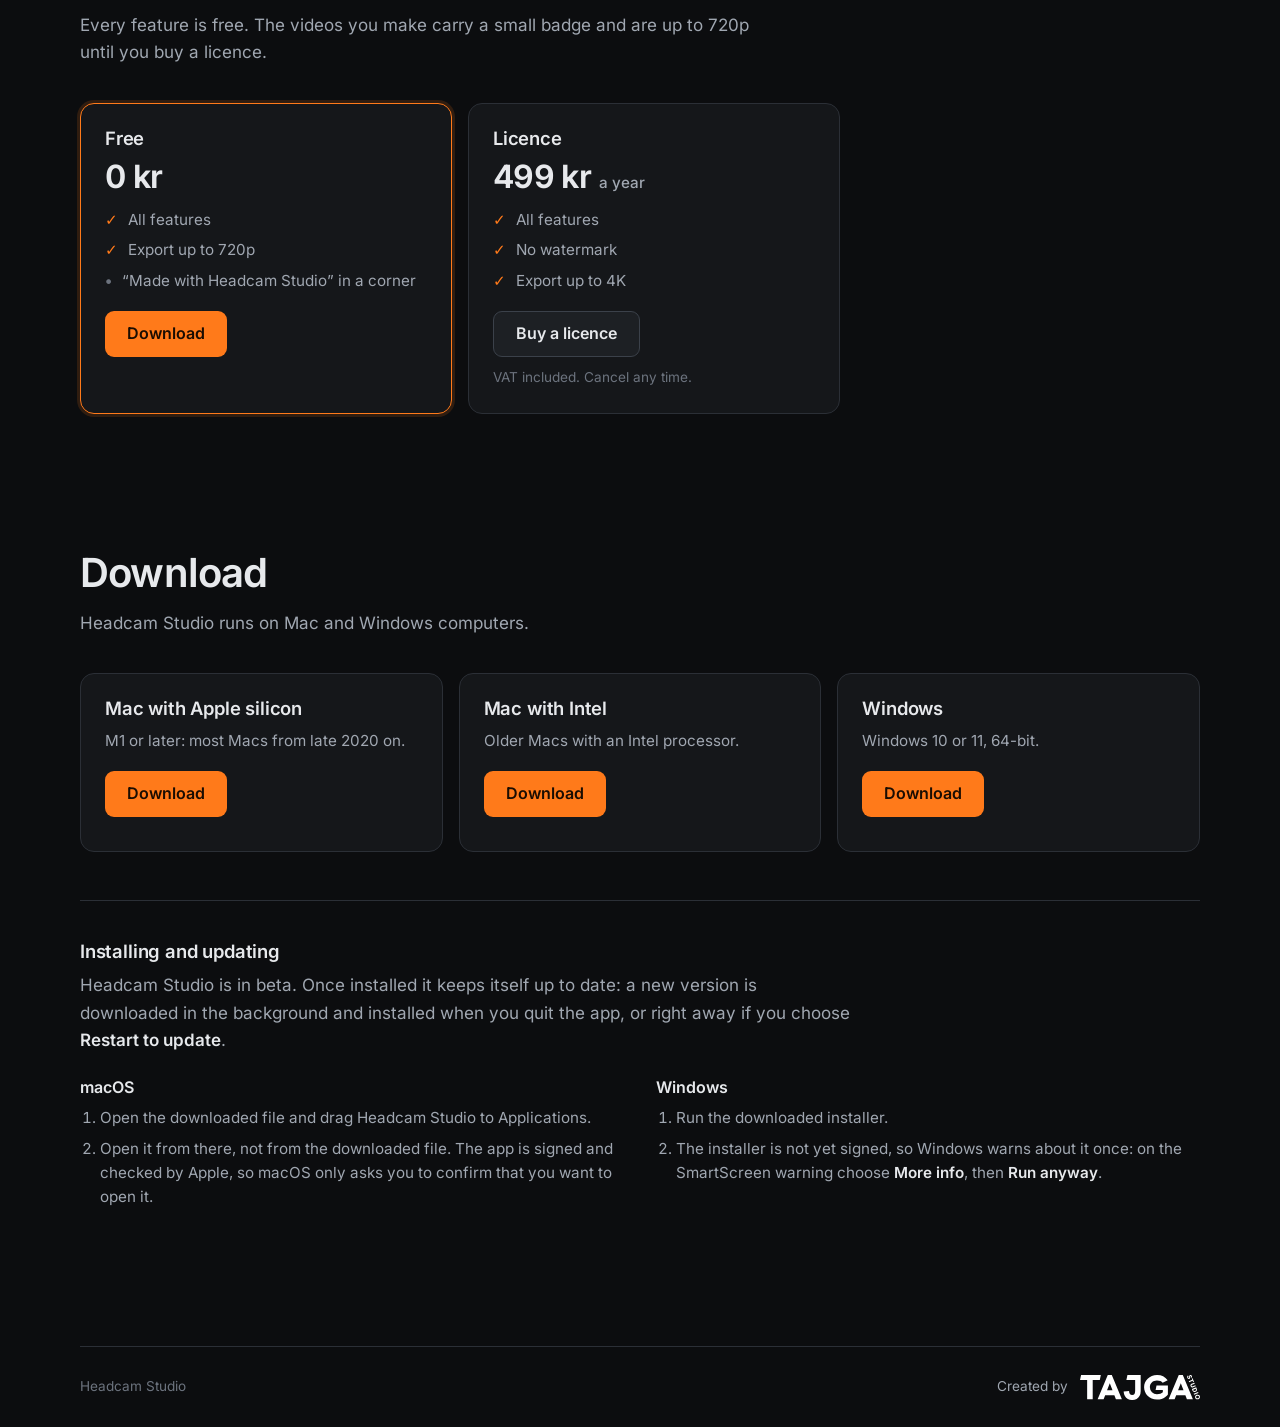
==== commit ed0d1fff: "A price section and the licence page "Free to use" shows the free version (every feature, up to 720p" ====
--- a/index.html
+++ b/index.html
@@ -35,6 +35,7 @@
           <a href="#overlays">Overlays</a>
           <a href="#how">How it works</a>
           <a href="#files">Your files</a>
+          <a href="#price">Price</a>
           <a class="button small" href="#download">Download</a>
         </nav>
       </div>
@@ -236,6 +237,37 @@
             The app goes online for two things only: looking up split times, which asks WinSplits
             Online for the result list, and checking whether there is a new version of itself.
           </p>
+        </div>
+      </section>
+
+      <section id="price" class="wrap section">
+        <h2>Free to use</h2>
+        <p class="section-lead">
+          Every feature is free. The videos you make carry a small badge and are up to 720p until you
+          buy a licence.
+        </p>
+        <div class="prices">
+          <article class="card suggested">
+            <h3>Free</h3>
+            <p class="price">0 kr</p>
+            <ul class="ticks">
+              <li>All features</li>
+              <li>Export up to 720p</li>
+              <li class="plain">“Made with Headcam Studio” in a corner</li>
+            </ul>
+            <a class="button" href="#download">Download</a>
+          </article>
+          <article class="card">
+            <h3>Licence</h3>
+            <p class="price">499 kr <small>a year</small></p>
+            <ul class="ticks">
+              <li>All features</li>
+              <li>No watermark</li>
+              <li>Export up to 4K</li>
+            </ul>
+            <a class="button ghost" href="https://licence.tajga.studio/buy/headcam-studio">Buy a licence</a>
+            <p class="fine">VAT included. Cancel any time.</p>
+          </article>
         </div>
       </section>
 
--- a/styles.css
+++ b/styles.css
@@ -354,6 +354,67 @@
   font-size: 0.85rem;
 }
 
+/* Price */
+
+.prices {
+  display: grid;
+  grid-template-columns: repeat(2, 1fr);
+  gap: 16px;
+  max-width: 760px;
+  margin-top: 36px;
+}
+
+.prices .card.suggested {
+  border-color: var(--accent);
+  box-shadow: 0 0 0 3px var(--accent-soft);
+}
+
+.prices .button {
+  align-self: flex-start;
+  margin-top: 8px;
+}
+
+.card p.price {
+  color: var(--ink);
+  font-size: 2rem;
+  font-weight: 650;
+  letter-spacing: -0.02em;
+  line-height: 1.1;
+}
+
+.price small {
+  color: var(--ink-muted);
+  font-size: 0.95rem;
+  font-weight: 500;
+  letter-spacing: 0;
+}
+
+.ticks {
+  display: grid;
+  gap: 6px;
+  margin: 4px 0 0;
+  padding: 0;
+  list-style: none;
+  color: var(--ink-muted);
+  font-size: 0.95rem;
+}
+
+.ticks li {
+  display: flex;
+  gap: 10px;
+}
+
+.ticks li::before {
+  content: "✓";
+  color: var(--accent);
+  font-weight: 700;
+}
+
+.ticks li.plain::before {
+  content: "•";
+  color: var(--ink-faint);
+}
+
 /* Download */
 
 .download .button {
@@ -456,7 +517,8 @@
 
 @media (max-width: 860px) {
   .grid,
-  .grid.two {
+  .grid.two,
+  .prices {
     grid-template-columns: 1fr;
   }
 
